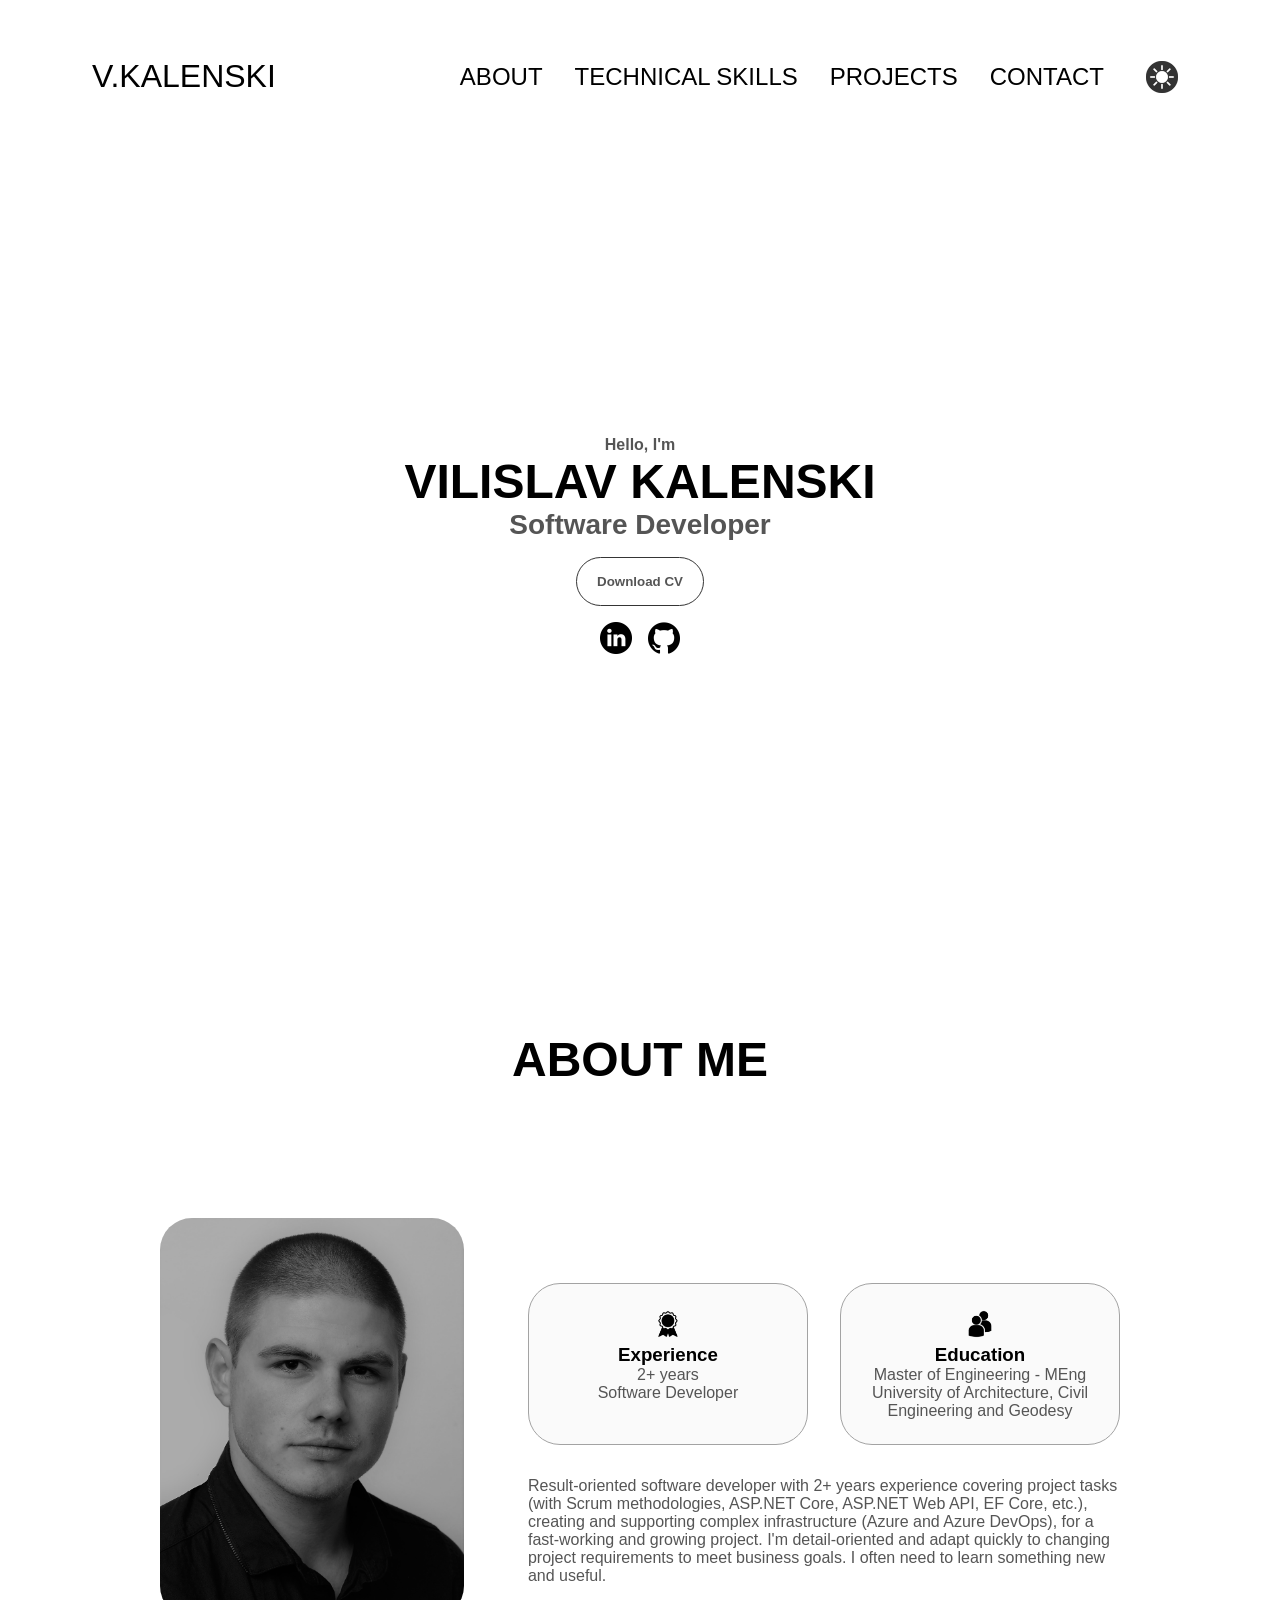
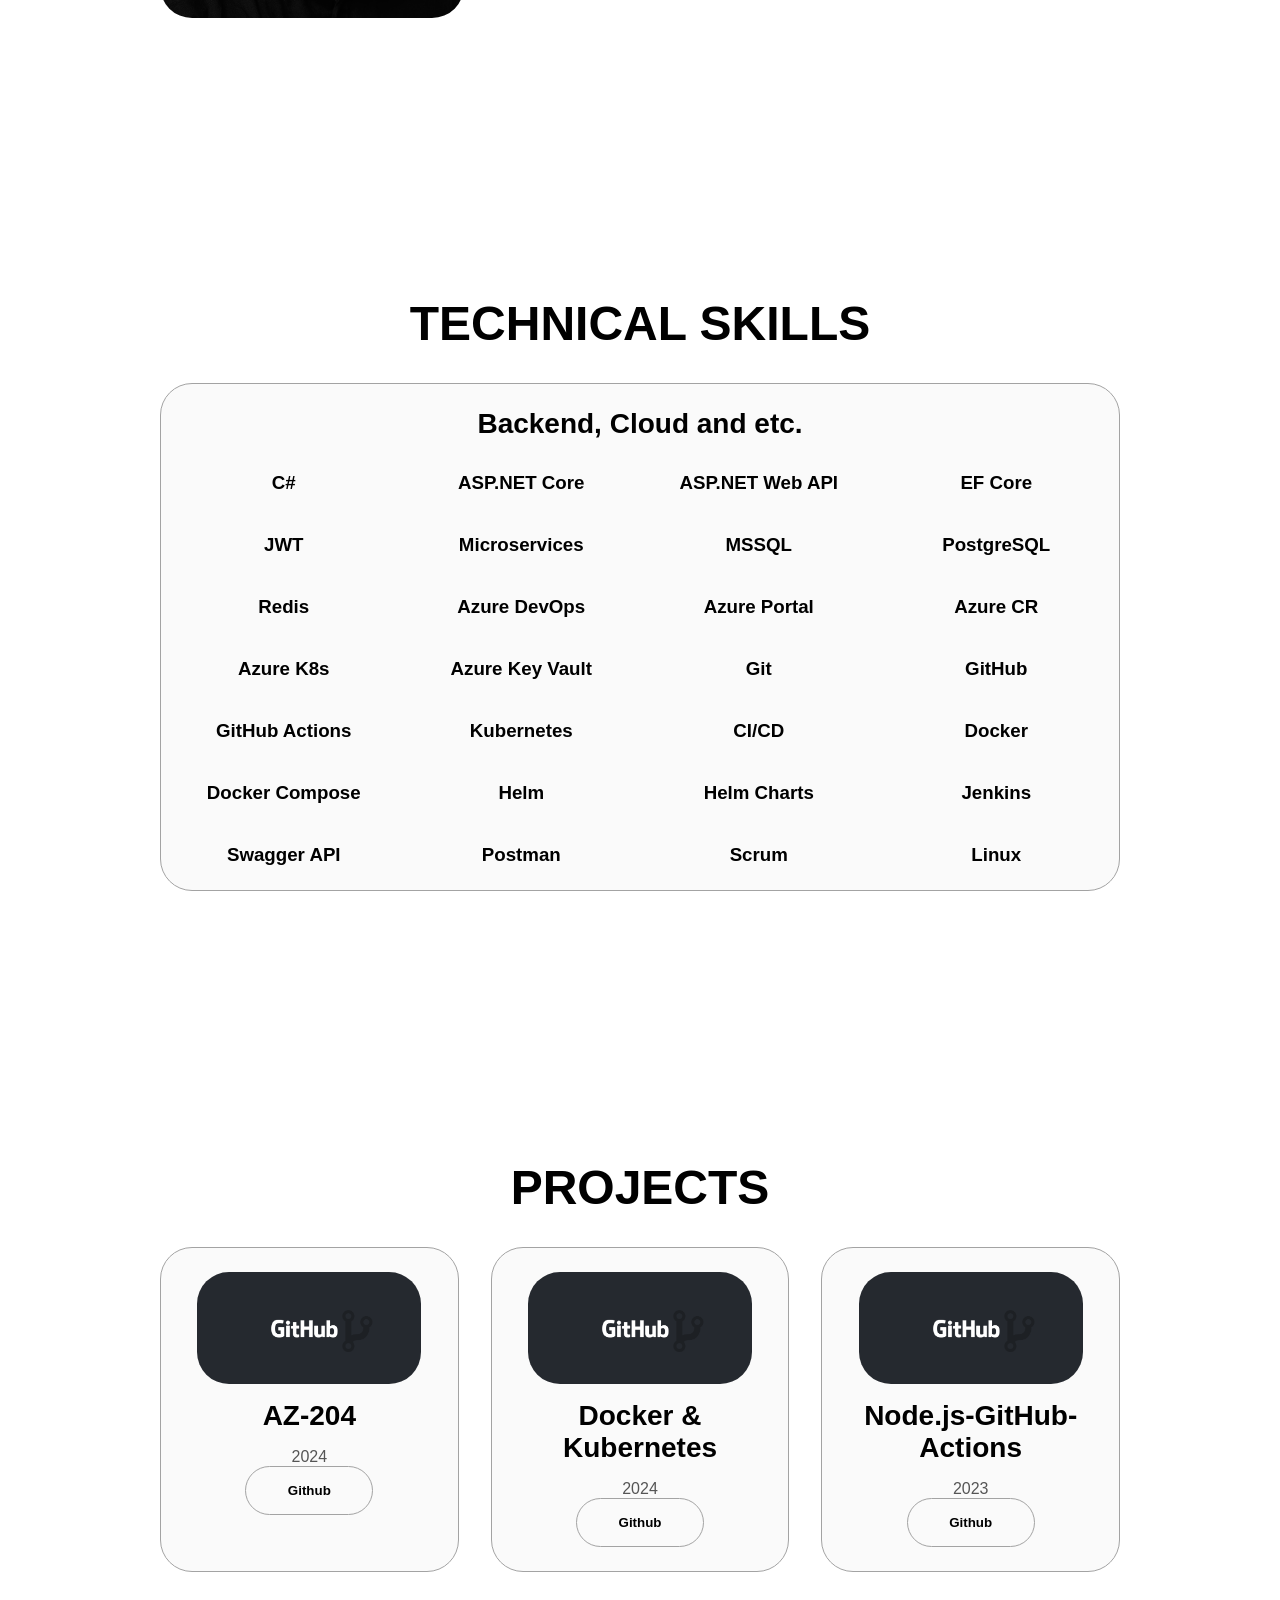
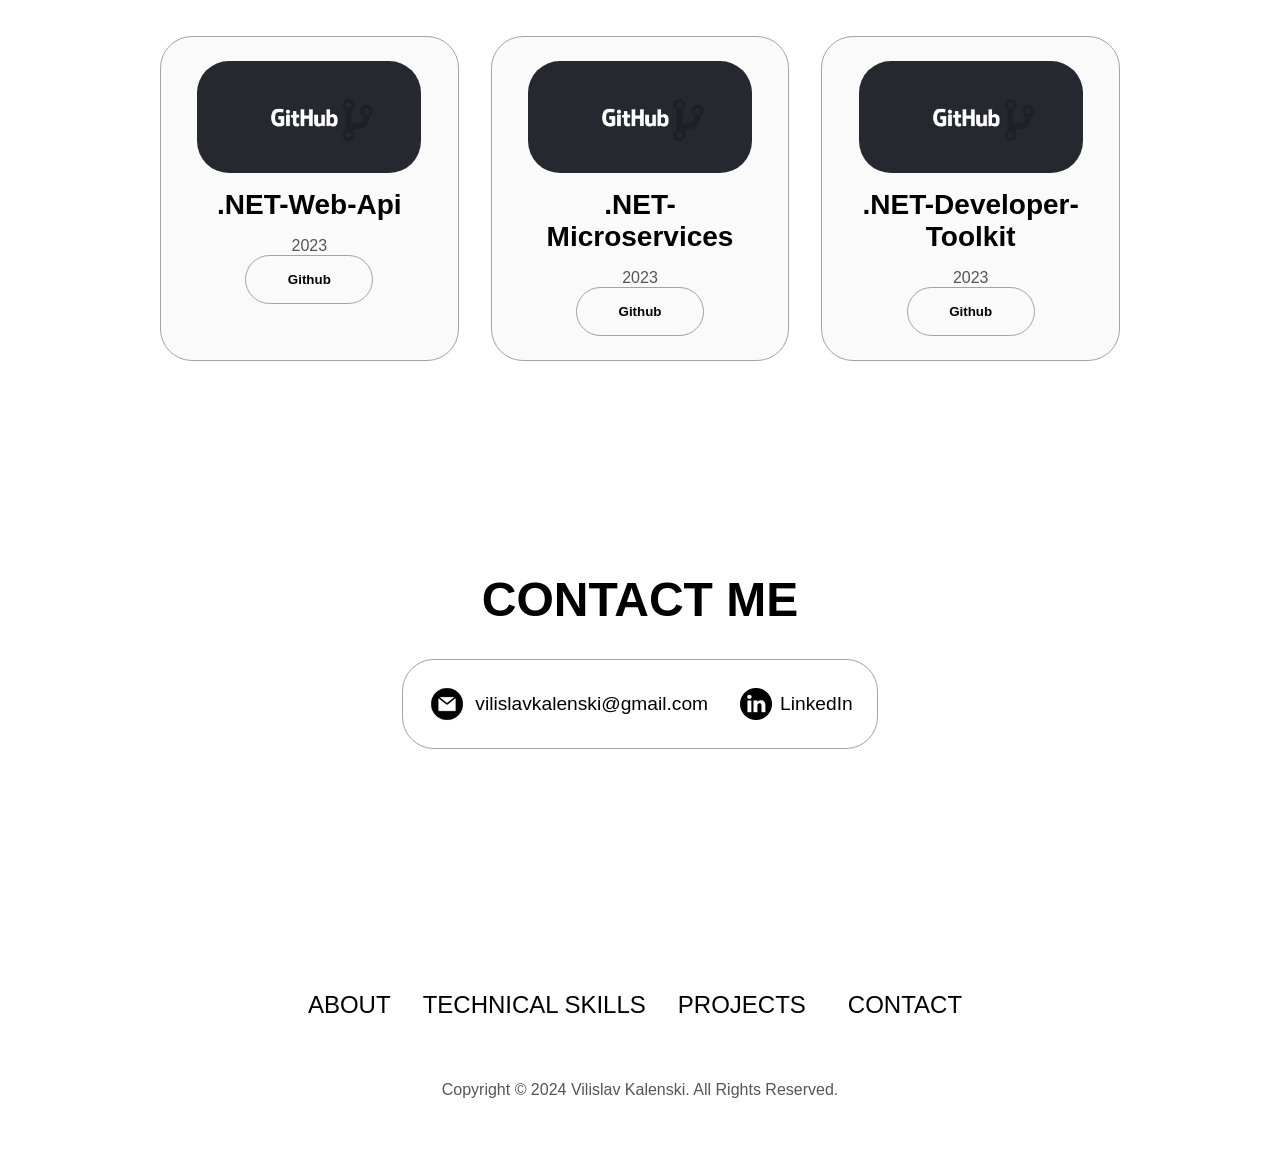
==== index.html @ 35d101cd "Add csp" ====
<!DOCTYPE html>
<html lang="en">
  <head>
    <meta charset="UTF-8" />
    <meta http-equiv="X-UA-Compatible" content="IE=edge" />
    <meta name="viewport" content="width=device-width, initial-scale=1.0" />
    <title>My Portfolio</title>
    <link rel="stylesheet" href="style.css" />
    <link rel="stylesheet" href="mediaqueries.css" />
    <meta http-equiv="Content-Security-Policy" content="default-src 'self' https://github.io">
  </head>
  <body>
    <nav id="desktop-nav">
      <div class="logo">V.KALENSKI</div>
      <div>
        <ul class="nav-links">
          <li><a href="#about">ABOUT</a></li>
          <li><a href="#experience">TECHNICAL SKILLS</a></li>
          <li><a href="#projects">PROJECTS</a></li>
          <li><a href="#contact">CONTACT</a></li>
          <li>
            <img
              id="modeToggle"
              class="icon color-icon"
              src="./assets/theme_light.png"
              src-light="./assets/theme_light.png"
              src-dark="./assets/theme_dark.png"
              alt="Color them icon"
            />
          </li>
        </ul>
      </div>
    </nav>
    <nav id="hamburger-nav">
      <div class="logo">V.KALENSKI</div>
      <div class="hamburger-menu">
        <div class="hamburger-icon" onclick="toggleMenu()">
          <span></span>
          <span></span>
          <span></span>
        </div>
        <div class="menu-links">
          <li><a href="#about" onclick="toggleMenu()">ABOUT</a></li>
          <li><a href="#experience" onclick="toggleMenu()">TECHNICAL SKILLS</a></li>
          <li><a href="#projects" onclick="toggleMenu()">PROJECTS</a></li>
          <li><a href="#contact" onclick="toggleMenu()">CONTACT</a></li>
          <li>
            <img
              id="modeToggle2"
              class="icon color-icon"
              src="./assets/theme_light.png"
              src-light="./assets/theme_light.png"
              src-dark="./assets/theme_dark.png"
              alt="Color them icon"
            />
          </li>
        </div>
      </div>
    </nav>
    <section id="profile">
      <div class="section__text">
        <p class="section__text__p1">Hello, I'm</p>
        <h1 class="title">VILISLAV KALENSKI</h1>
        <p class="section__text__p2">Software Developer</p>
        <div class="btn-container">
          <button
            class="btn btn-color-2"
            onclick="window.open('./assets/resume-example.pdf')"
          >
            Download CV
          </button>
        </div>
        <div id="socials-container">
          <img
            src="./assets/linkedin_light.png"
            src-light="./assets/linkedin_light.png"
            src-dark="./assets/linkedin_dark.png"
            alt="My LinkedIn profile"
            class="icon linkedin-icon"
            onclick="location.href='https://www.linkedin.com/in/vilislav-kalenski/'"
          />
          <img
            src="./assets/github_light.png"
            src-light="./assets/github_light.png"
            src-dark="./assets/github_dark.png"
            alt="My github profile"
            class="icon github-icon"
            onclick="location.href='https://github.com/VKalenski'"
          />
        </div>
      </div>
    </section>
    <section id="about">
      <h1 class="title">ABOUT ME</h1>
      <div class="section-container">
        <div class="section__pic-container">
          <img
            src="./assets/about-pic.png"
            alt="Profile picture"
            class="about-pic"
          />
        </div>
        <div class="about-details-container">
          <div class="about-containers">
            <div class="details-container">
              <img
                src="./assets/experience_light.png"
                src-light="./assets/experience_light.png"
                src-dark="./assets/experience_dark.png"
                alt="Experience icon"
                class="icon"
              />
              <h3>Experience</h3>
              <p>2+ years <br />Software Developer</p>
            </div>
            <div class="details-container">
              <img
                src="./assets/education_light.png"
                src-light="./assets/education_light.png"
                src-dark="./assets/education_dark.png"
                alt="Education icon"
                class="icon"
              />
              <h3>Education</h3>
              <p>Master of Engineering - MEng<br />University of Architecture, Civil Engineering and Geodesy</p>
            </div>
          </div>
          <div class="text-container">
            <p>
              Result-oriented software developer with 2+ years experience covering project tasks (with Scrum methodologies, ASP.NET Core, ASP.NET Web API, EF Core, etc.), creating and supporting complex infrastructure (Azure and Azure DevOps), for a fast-working and growing project. I'm detail-oriented and adapt quickly to changing project requirements to meet business goals. I often need to learn something new and useful.
            </p>
          </div>
        </div>
      </div>
    </section>
    <section id="experience">
      <h1 class="title">TECHNICAL SKILLS</h1>
      <div class="experience-details-container">
        <div class="about-containers">
          <div class="details-container">
            <h2 class="experience-sub-title">Backend, Cloud and etc.</h2>
            <div class="article-container">
              <article>
                <div>
                  <h3>C#</h3>
                </div>
              </article>
              <article>
                <div>
                  <h3>ASP.NET Core</h3>
                </div>
              </article>
              <article>
                <div>
                  <h3>ASP.NET Web API</h3>
                </div>
              </article>
              <article>
                <div>
                  <h3>EF Core</h3>
                </div>
              </article>
              <article>
                <div>
                  <h3>JWT</h3>
                </div>
              </article>
              <article>
                <div>
                  <h3>Microservices</h3>
                </div>
              </article>
              <article>
                <div>
                  <h3>MSSQL</h3>
                </div>
              </article>
              <article>
                <div>
                  <h3>PostgreSQL</h3>
                </div>
              </article>
              <article>
                <div>
                  <h3>Redis</h3>
                </div>
              </article>
              <article>
                <div>
                  <h3>Azure DevOps</h3>
                </div>
              </article>
              <article>
                <div>
                  <h3>Azure Portal</h3>
                </div>
              </article>
              <article>
                <div>
                  <h3>Azure CR</h3>
                </div>
              </article>
              <article>
                <div>
                  <h3>Azure K8s</h3>
                </div>
              </article>
              <article>
                <div>
                  <h3>Azure Key Vault</h3>
                </div>
              </article>
              <article>
                <div>
                  <h3>Git</h3>
                </div>
              </article>
              <article>
                <div>
                  <h3>GitHub</h3>
                </div>
              </article>
              <article>
                <div>
                  <h3>GitHub Actions</h3>
                </div>
              </article>
              <article>
                <div>
                  <h3>Kubernetes</h3>
                </div>
              </article>
              <article>
                <div>
                  <h3>CI/CD</h3>
                </div>
              </article>
              <article>
                <div>
                  <h3>Docker</h3>
                </div>
              </article>
              <article>
                <div>
                  <h3>Docker Compose</h3>
                </div>
              </article>
              <article>
                <div>
                  <h3>Helm</h3>
                </div>
              </article>
              <article>
                <div>
                  <h3>Helm Charts</h3>
                </div>
              </article>
              <article>
                <div>
                  <h3>Jenkins</h3>
                </div>
              </article>
              <article>
                <div>
                  <h3>Swagger API</h3>
                </div>
              </article>
              <article>
                <div>
                  <h3>Postman</h3>
                </div>
              </article>
              <article>
                <div>
                  <h3>Scrum</h3>
                </div>
              </article>
              <article>
                <div>
                  <h3>Linux</h3>
                </div>
              </article>
            </div>
          </div>
        </div>
      </div>
    </section>
    <section id="projects">
      <h1 class="title">PROJECTS</h1>
      <div class="experience-details-container">
        <div class="about-containers">
          <div class="details-container color-container">
            <div class="article-container">
              <img
                src="./assets/project-1.png"
                alt="Project 1"
                class="project-img"
              />
            </div>
            <h2 class="experience-sub-title project-title">AZ-204</h2>
            <p>2024</p>
            <div class="btn-container">
              <button
                class="btn btn-color-2 project-btn"
                onclick="location.href='https://github.com/VKalenski/AZ-204'"
              >
                Github
              </button>
            </div>
          </div>
          <div class="details-container color-container">
            <div class="article-container">
              <img
                src="./assets/project-2.png"
                alt="Project 2"
                class="project-img"
              />
            </div>
            <h2 class="experience-sub-title project-title">Docker & Kubernetes</h2>
            <p>2024</p>
            <div class="btn-container">
              <button
                class="btn btn-color-2 project-btn"
                onclick="location.href='https://github.com/VKalenski/Docker-Kubernetes-The-Practical-Guide'"
              >
                Github
              </button>
            </div>
          </div>
          <div class="details-container color-container">
            <div class="article-container">
              <img
                src="./assets/project-3.png"
                alt="Project 3"
                class="project-img"
              />
            </div>
            <h2 class="experience-sub-title project-title">Node.js-GitHub-Actions</h2>
            <p>2023</p>
            <div class="btn-container">
              <button
                class="btn btn-color-2 project-btn"
                onclick="location.href='https://github.com/VKalenski/Node.js-GitHub-Actions'"
              >
                Github
              </button>
            </div>
          </div>
        </div>
        <div class="experience-details-container">
          <div class="about-containers">
            <div class="details-container color-container">
              <div class="article-container">
                <img
                  src="./assets/project-1.png"
                  alt="Project 1"
                  class="project-img"
                />
              </div>
              <h2 class="experience-sub-title project-title">.NET-Web-Api</h2>
              <p>2023</p>
              <div class="btn-container">
                <button
                  class="btn btn-color-2 project-btn"
                  onclick="location.href='https://github.com/VKalenski/.NET-Web-Api'"
                >
                  Github
                </button>
              </div>
            </div>
            <div class="details-container color-container">
              <div class="article-container">
                <img
                  src="./assets/project-2.png"
                  alt="Project 2"
                  class="project-img"
                />
              </div>
              <h2 class="experience-sub-title project-title">.NET-Microservices</h2>
              <p>2023</p>
              <div class="btn-container">
                <button
                  class="btn btn-color-2 project-btn"
                  onclick="location.href='https://github.com/VKalenski/.NET-Microservices'"
                >
                  Github
                </button>
              </div>
            </div>
            <div class="details-container color-container">
              <div class="article-container">
                <img
                  src="./assets/project-3.png"
                  alt="Project 3"
                  class="project-img"
                />
              </div>
              <h2 class="experience-sub-title project-title">.NET-Developer-Toolkit</h2>
              <p>2023</p>
              <div class="btn-container">
                <button
                  class="btn btn-color-2 project-btn"
                  onclick="location.href='https://github.com/VKalenski/.NET-Developer-Toolkit'"
                >
                  Github
                </button>
              </div>
            </div>
          </div>
      </div>
    </section>
    <section id="contact">
      <h1 class="title">CONTACT ME</h1>
      <div class="contact-info-upper-container">
        <div class="contact-info-container">
          <img
            src="./assets/email_light.png"
            src-light="./assets/email_light.png"
            src-dark="./assets/email_dark.png"
            alt="Email icon"
            class="icon contact-icon email-icon"
          />
          <p><a href="mailto:examplemail@gmail.com">vilislavkalenski@gmail.com</a></p>
        </div>
        <div class="contact-info-container">
          <img
            src="./assets/linkedin_light.png"
            src-light="./assets/linkedin_light.png"
            src-dark="./assets/linkedin_dark.png"
            alt="My LinkedIn profile"
            class="icon linkedin-icon"
            onclick="location.href='https://www.linkedin.com/in/vilislav-kalenski/'"
          />
          <p><a href="https://www.linkedin.com">LinkedIn</a></p>
        </div>
      </div>
    </section>
    <footer>
      <nav>
        <div class="nav-links-container">
          <ul class="nav-links">
            <li><a href="#about">ABOUT</a></li>
            <li><a href="#experience">TECHNICAL SKILLS</a></li>
            <li><a href="#projects">PROJECTS</a></li>
            <li><a href="#contact">CONTACT</a></li>
          </ul>
        </div>
      </nav>
      <p>Copyright &#169; 2024 Vilislav Kalenski. All Rights Reserved.</p>
    </footer>
    <script src="script.js"></script>
  </body>
</html>
---- style.css ----
/* GENERAL */

@import url("https://fonts.googleapis.com/css2?family=Poppins:wght@300;400;500;600&display=swap");

/* Default Light Mode */
:root {
  --primary-color: white;
  --primary-color-2: rgb(250, 250, 250);
  --primary-color-3: rgb(181, 181, 181);
  --background-color: rgb(255, 255, 255);
  --secondary-color: black;
  --secondary-color-2: rgb(85, 85, 85);
  --button-background: rgb(53, 53, 53);
  --button-text-hover: grey;
  --button-border: rgb(53, 53, 53) 0.1rem solid;
  --button-border-2: rgb(255, 255, 255) 0.1rem solid;
  --container-border: rgb(163, 163, 163);
}

/* Dark Mode */
[theme="dark"] {
  --primary-color: black;
  --primary-color-2: rgb(39, 39, 39);
  --primary-color-3: rgb(74, 74, 74);
  --background-color: rgb(33, 33, 33);
  --secondary-color: white;
  --secondary-color-2: rgb(170, 170, 170);
  --button-background: rgb(202, 202, 202);
  --button-text-hover: lightgrey;
  --button-border: rgb(202, 202, 202) 0.1rem solid;
  --button-border-2: rgb(0, 0, 0) 0.1rem solid;
  --container-border: rgb(92, 92, 92);
}

* {
  margin: 0;
  padding: 0;
}

h3 {
  color: var(--secondary-color);
}

body {
  font-family: "Poppins", sans-serif;
  background-color: var(--background-color);
}

html {
  scroll-behavior: smooth;
}

p {
  color: var(--secondary-color-2);
}

/* TRANSITION */

a,
.btn {
  transition: all 300ms ease;
}

/* DESKTOP NAV */

nav,
.nav-links {
  display: flex;
  align-items: center;
}

nav {
  justify-content: space-around;
  height: 17vh;
}

.nav-links {
  gap: 2rem;
  list-style: none;
  font-size: 1.5rem;
}

nav li:last-child {
  width: max-content;
  display: flex;
  margin: auto;
  padding: 10px;
}

a {
  color: var(--secondary-color);
  text-decoration: none;
  text-decoration-color: var(--primary-color);
}

a:hover {
  text-decoration: underline;
  text-underline-offset: 1rem;
  text-decoration-color: var(--secondary-color);
}

nav a:hover {
  color: var(--secondary-color);
  text-decoration-color: var(--secondary-color);
}

.logo {
  font-size: 2rem;
  color: var(--secondary-color);
}

.logo:hover {
  cursor: default;
}

/* HAMBURGER MENU */

#hamburger-nav {
  display: none;
}

.hamburger-menu {
  position: relative;
  display: inline-block;
}

.hamburger-icon {
  display: flex;
  flex-direction: column;
  justify-content: space-between;
  height: 24px;
  width: 30px;
  cursor: pointer;
}

.hamburger-icon span {
  width: 100%;
  height: 2px;
  background-color: var(--secondary-color);
  transition: all 0.3 ease-in-out;
}

.menu-links {
  position: absolute;
  top: 100%;
  right: 0;
  background-color: var(--primary-color);
  width: fit-content;
  max-height: 0;
  overflow: hidden;
  transition: all 0.3 ease-in-out;
}

.menu-links a {
  display: block;
  padding: 10px;
  text-align: center;
  font-size: 1.5rem;
  color: var(--secondary-color);
  text-decoration: none;
  transition: all 0.3 ease-in-out;
}

.menu-links li {
  list-style: none;
}

.menu-links.open {
  max-height: 300px;
}

.hamburger-icon.open span:first-child {
  transform: rotate(45deg) translate(10px, 5px);
}

.hamburger-icon.open span:nth-child(2) {
  opacity: 0;
}

.hamburger-icon.open span:last-child {
  transform: rotate(-45deg) translate(10px, -5px);
}

.hamburger-icon span:first-child {
  transform: none;
}

.hamburger-icon span:first-child {
  opacity: 1;
}

.hamburger-icon span:first-child {
  transform: none;
}

/* SECTIONS */

section {
  padding-top: 4vh;
  height: 96vh;
  margin: 0 10rem;
  box-sizing: border-box;
  min-height: fit-content;
}

.section-container {
  display: flex;
}

/* PROFILE SECTION */

#profile {
  display: flex;
  justify-content: center;
  gap: 5rem;
  height: 60vh;
}

.section__pic-container {
  display: flex;
  height: 400px;
  width: 400px;
  margin: auto 0;
}

.section__text {
  align-self: center;
  text-align: center;
}

.section__text p {
  font-weight: 600;
}

.section__text__p1 {
  text-align: center;
}

.section__text__p2 {
  font-size: 1.75rem;
  margin-bottom: 1rem;
}

.title {
  color: var(--secondary-color);
  font-size: 3rem;
  text-align: center;
}

#socials-container {
  display: flex;
  justify-content: center;
  margin-top: 1rem;
  gap: 1rem;
}

/* ICONS */

.icon {
  cursor: pointer;
  height: 2rem;
}

/* BUTTONS */

.btn-container {
  display: flex;
  justify-content: center;
  gap: 1rem;
}

.btn {
  font-weight: 600;
  transition: all 300ms ease;
  padding: 1rem;
  width: 8rem;
  border-radius: 2rem;
}

.btn-color-1,
.btn-color-2 {
  border: var(--button-border);
  color: var(--secondary-color-2);
}

.btn-color-1:hover,
.btn-color-2:hover {
  cursor: pointer;
}

.btn-color-1,
.btn-color-2:hover {
  background: var(--button-background);
  color: var(--primary-color);
}

.btn-color-1:hover {
  background: var(--secondary-color);
}

.btn-color-2 {
  background: none;
}

.btn-color-2:hover {
  border: var(--button-border);
  background: var(--secondary-color);
}

.btn-container {
  gap: 1rem;
}

/* ABOUT SECTION */

#about {
  position: relative;
}

.about-containers {
  gap: 2rem;
  margin-bottom: 2rem;
  margin-top: 2rem;
}

.about-details-container {
  justify-content: center;
  flex-direction: column;
}

.about-containers,
.about-details-container {
  display: flex;
}

.about-pic {
  border-radius: 2rem;
}

/* .arrow {
  position: absolute;
  right: -5rem;
  bottom: 2.5rem;
} */

.details-container {
  padding: 1.5rem;
  flex: 1;
  background: var(--primary-color-2);
  border-radius: 2rem;
  border: var(--button-border);
  border-color: var(--container-border);
  text-align: center;
}

.section-container {
  gap: 4rem;
  height: 80%;
}

.section__pic-container {
  height: 400px;
  width: 400px;
  margin: auto 0;
}

/* EXPERIENCE SECTION */

#experience {
  position: relative;
}

.experience-sub-title {
  color: var(--secondary-color);
  font-weight: 600;
  font-size: 1.75rem;
  margin-bottom: 2rem;
}

.experience-details-container {
  display: flex;
  justify-content: center;
  flex-direction: column;
}

.article-container {
  display: flex;
  text-align: initial;
  flex-wrap: wrap;
  flex-direction: row;
  gap: 2.5rem;
  justify-content: space-around;
}

article {
  display: flex;
  width: 11rem;
  justify-content: space-around;
  gap: 0.5rem;
}

article .icon {
  cursor: default;
}

/* PROJECTS SECTION */

#projects {
  position: relative;
}

.color-container {
  border-color: var(--container-border);
  background: var(--primary-color-2);
}

.project-img {
  border-radius: 2rem;
  width: 90%;
  height: 90%;
}

.project-title {
  margin: 1rem;
  color: var(--secondary-color);
}

.project-btn {
  color: var(--secondary-color);
  border-color: var(--container-border);
}

/* CONTACT */

#contact {
  display: flex;
  justify-content: center;
  flex-direction: column;
  height: 60vh;
}

.contact-info-upper-container {
  display: flex;
  justify-content: center;
  border-radius: 2rem;
  border: var(--button-border);
  border-color: var(--container-border);
  background: var(--background-color);
  margin: 2rem auto;
  padding: 0.5rem;
}

.contact-info-container {
  display: flex;
  align-items: center;
  justify-content: center;
  gap: 0.5rem;
  margin: 1rem;
}

.contact-info-container p {
  font-size: larger;
}

.contact-icon {
  cursor: default;
}

.email-icon {
  height: 2.5rem;
}

/* FOOTER SECTION */

footer {
  height: 26vh;
  margin: 0 1rem;
}

footer p {
  text-align: center;
}
---- mediaqueries.css ----
@media screen and (max-width: 1400px) {
    #profile {
      height: 83vh;
      margin-bottom: 6rem;
    }
    .about-containers {
      flex-wrap: wrap;
    }
  }

  @media screen and (max-width: 1200px) {
    #desktop-nav {
      display: none;
    }
    #hamburger-nav {
      display: flex;
    }
    #experience,
    .experience-details-container {
      margin-top: 2rem;
    }
    #profile,
    .section-container {
      display: block;
    }
    .arrow {
      display: none;
    }
    section,
    .section-container {
      height: fit-content;
    }
    section {
      margin: 0 5%;
    }
    .section__pic-container {
      width: 275px;
      height: 275px;
      margin: 0 auto 2rem;
    }
    .about-containers {
      margin-top: 0;
    }
  }

  @media screen and (max-width: 600px) {
    #contact,
    footer {
      height: 40vh;
    }
    #profile {
      height: 83vh;
      margin-bottom: 0;
    }
    article {
      font-size: 1rem;
    }
    footer nav {
      height: fit-content;
      margin-bottom: 2rem;
    }
    .about-containers,
    .contact-info-upper-container,
    .btn-container {
      flex-wrap: wrap;
    }
    .contact-info-container {
      margin: 0;
    }
    .contact-info-container p,
    .nav-links li a {
      font-size: 1rem;
    }
    .experience-sub-title {
      font-size: 1.25rem;
    }
    .logo {
      font-size: 1.5rem;
    }
    .nav-links {
      flex-direction: column;
      gap: 0.5rem;
      text-align: center;
    }
    .section__pic-container {
      width: auto;
      height: 46vw;
      justify-content: center;
    }
    .section__text__p2 {
      font-size: 1.25rem;
    }
    .title {
      font-size: 2rem;
    }
    .text-container {
      text-align: justify;
    }
  }
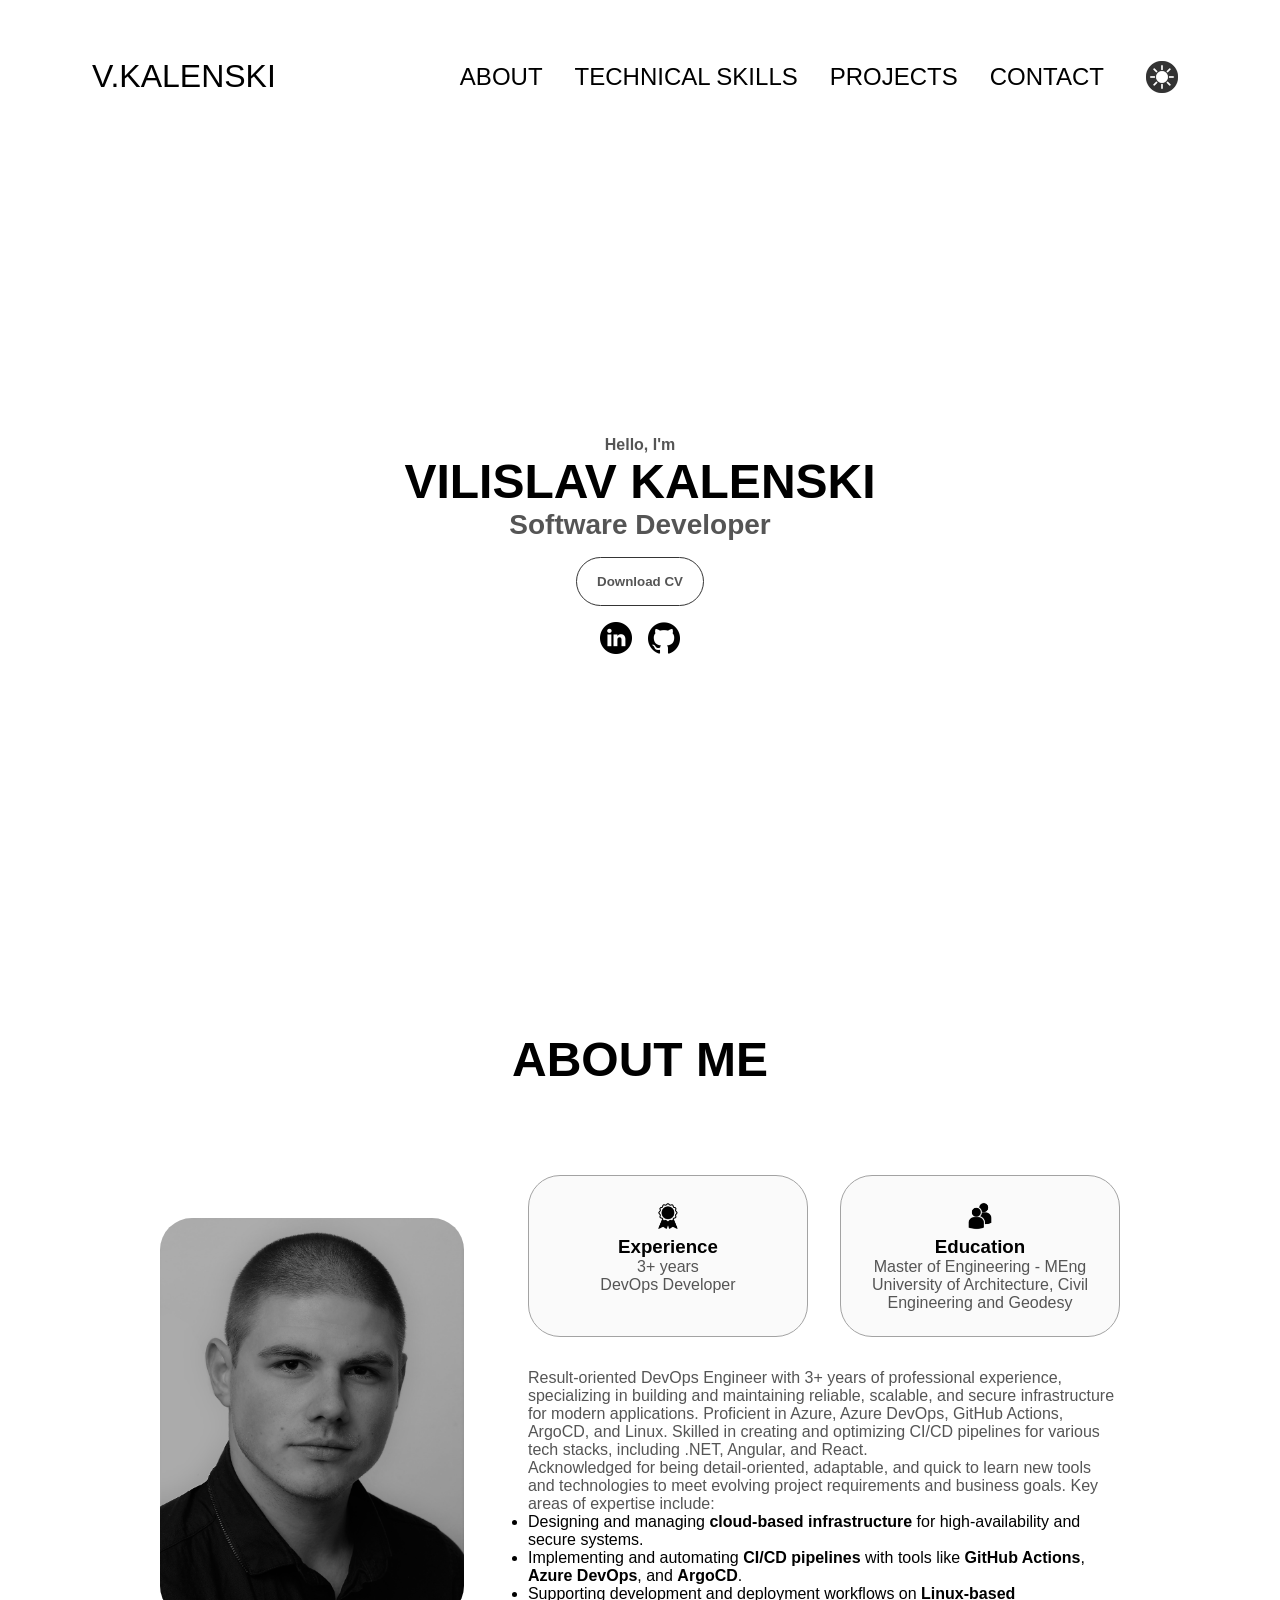
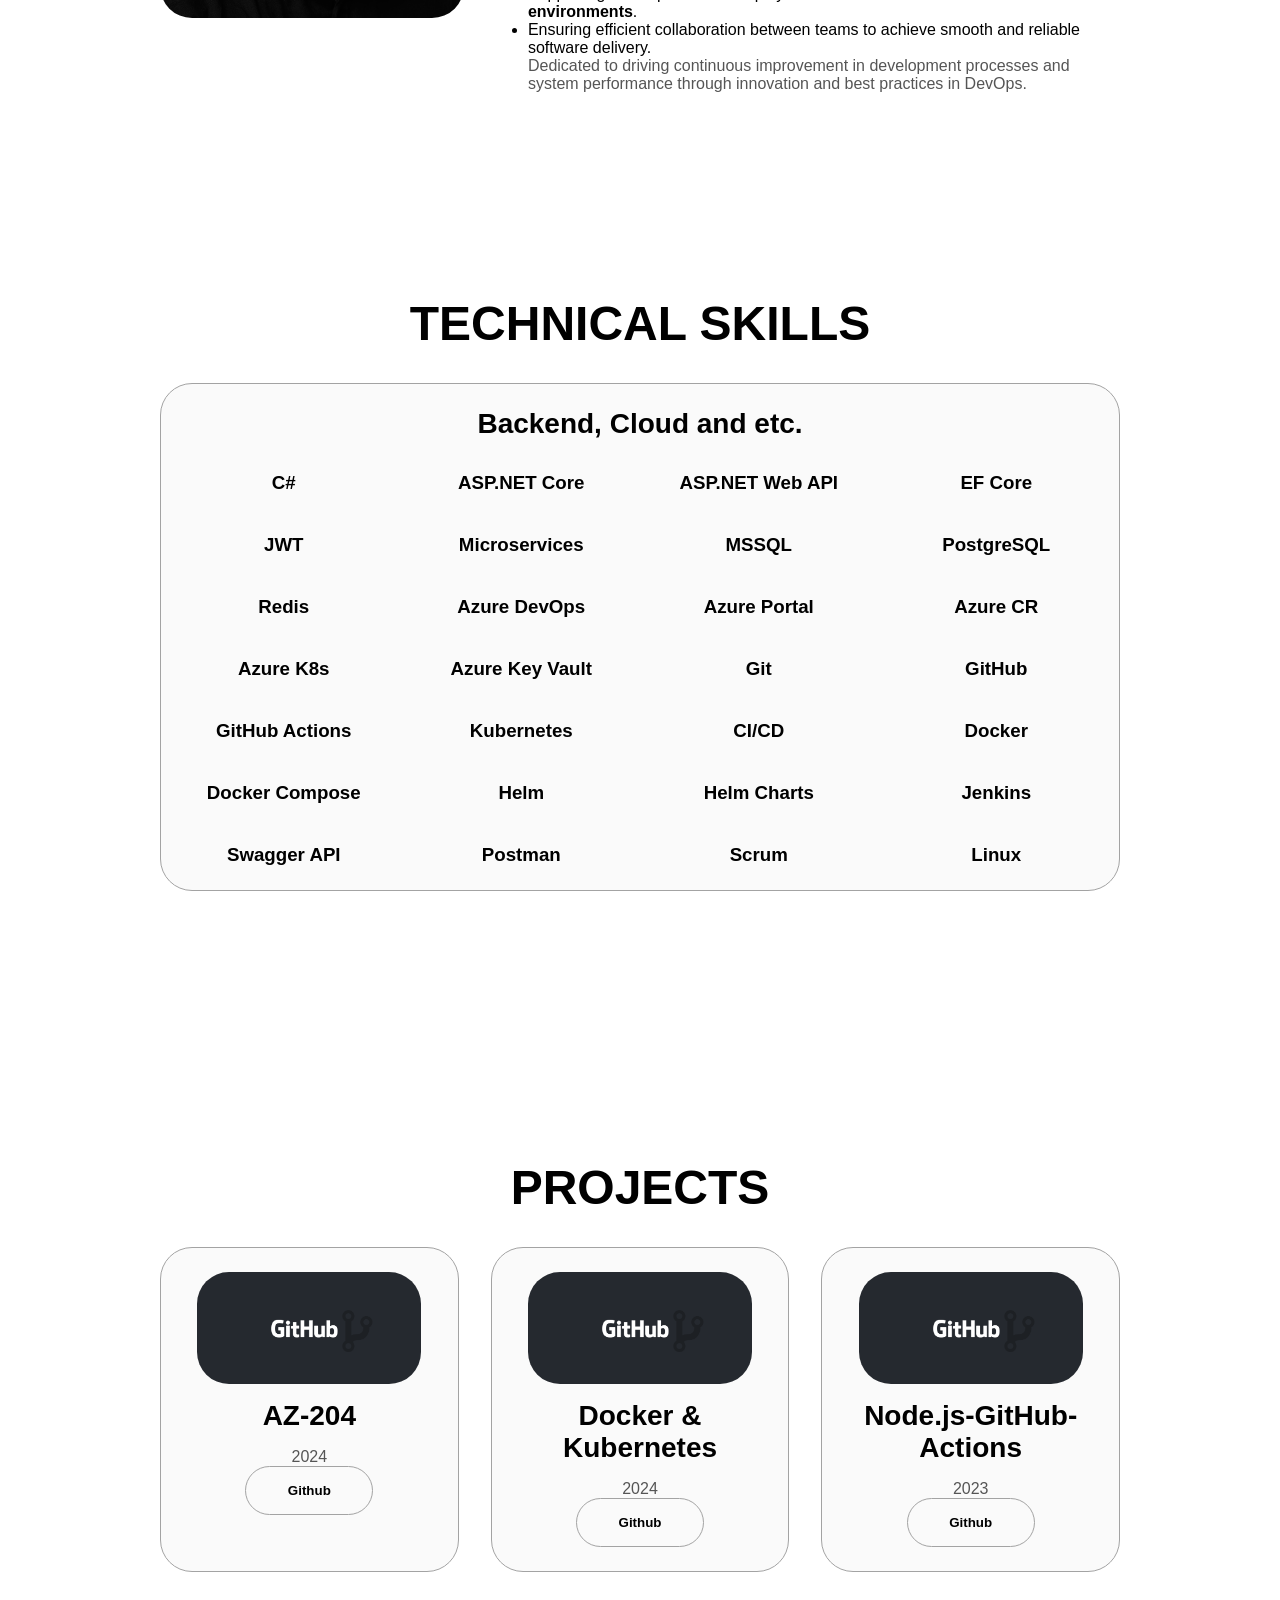
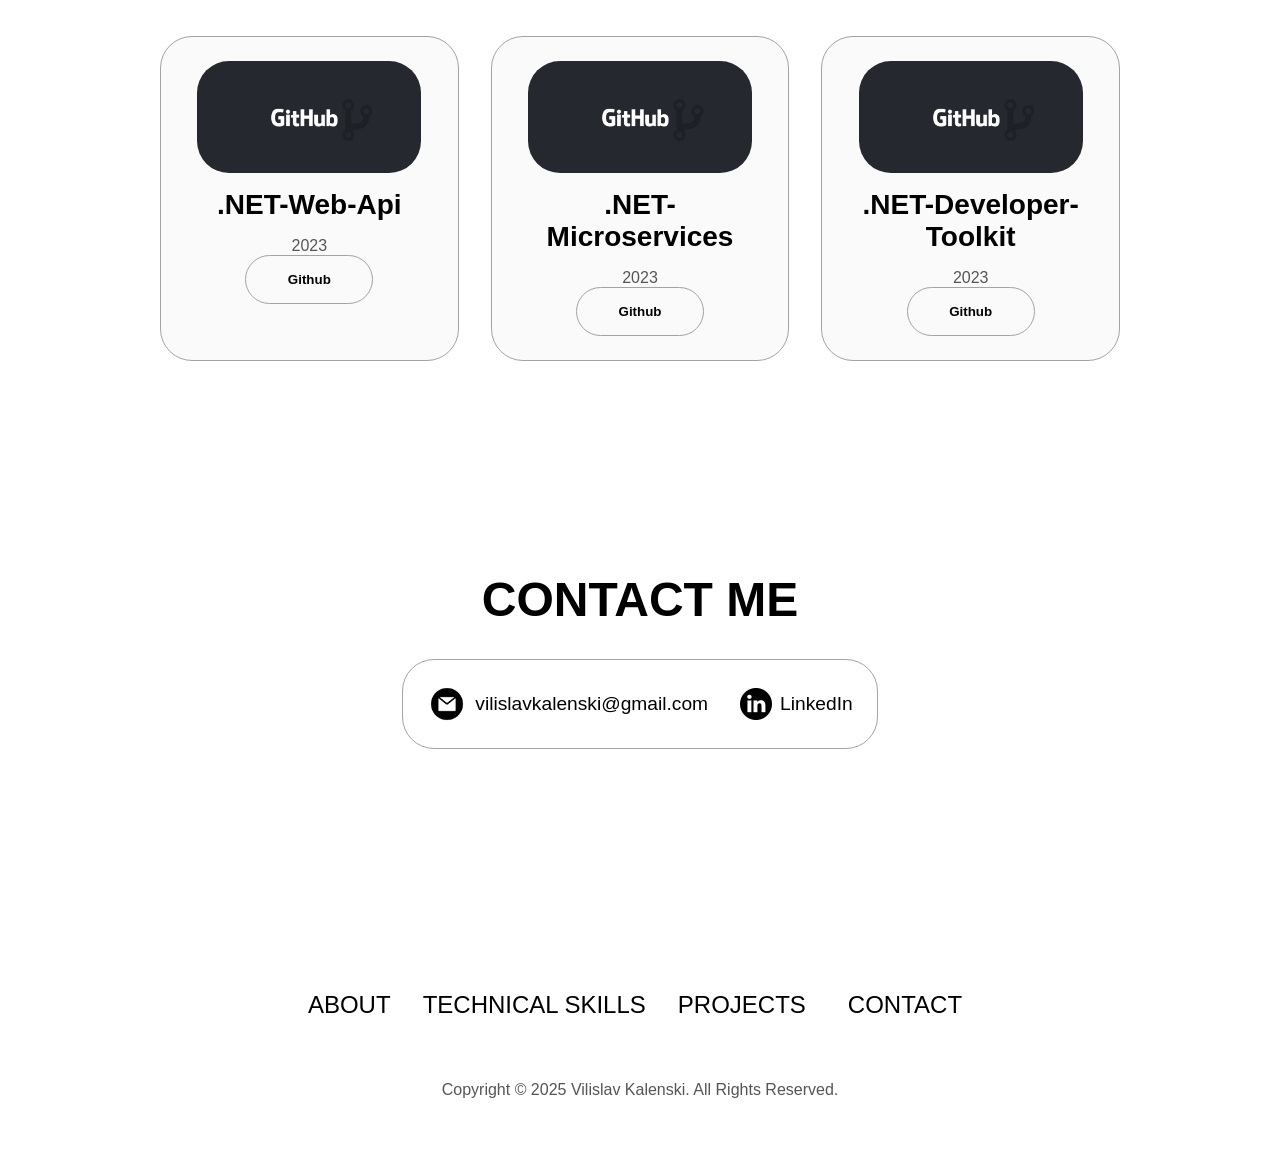
==== commit 65c6d6cb: "Update the infortmation" ====
--- a/index.html
+++ b/index.html
@@ -3,11 +3,11 @@
   <head>
     <meta charset="UTF-8" />
     <meta http-equiv="X-UA-Compatible" content="IE=edge" />
+    <meta http-equiv="Content-Security-Policy" content="default-src 'self' https://github.io">
     <meta name="viewport" content="width=device-width, initial-scale=1.0" />
     <title>My Portfolio</title>
     <link rel="stylesheet" href="style.css" />
     <link rel="stylesheet" href="mediaqueries.css" />
-    <meta http-equiv="Content-Security-Policy" content="default-src 'self' https://github.io">
   </head>
   <body>
     <nav id="desktop-nav">
@@ -111,7 +111,7 @@
                 class="icon"
               />
               <h3>Experience</h3>
-              <p>2+ years <br />Software Developer</p>
+              <p>3+ years <br />DevOps Developer</p>
             </div>
             <div class="details-container">
               <img
@@ -126,9 +126,15 @@
             </div>
           </div>
           <div class="text-container">
-            <p>
-              Result-oriented software developer with 2+ years experience covering project tasks (with Scrum methodologies, ASP.NET Core, ASP.NET Web API, EF Core, etc.), creating and supporting complex infrastructure (Azure and Azure DevOps), for a fast-working and growing project. I'm detail-oriented and adapt quickly to changing project requirements to meet business goals. I often need to learn something new and useful.
-            </p>
+            <p>Result-oriented DevOps Engineer with 3+ years of professional experience, specializing in building and maintaining reliable, scalable, and secure infrastructure for modern applications. Proficient in Azure, Azure DevOps, GitHub Actions, ArgoCD, and Linux. Skilled in creating and optimizing CI/CD pipelines for various tech stacks, including .NET, Angular, and React.</p>
+            <p>Acknowledged for being detail-oriented, adaptable, and quick to learn new tools and technologies to meet evolving project requirements and business goals. Key areas of expertise include:</p>
+            <ul>
+              <li>Designing and managing <strong>cloud-based infrastructure</strong> for high-availability and secure systems.</li>
+              <li>Implementing and automating <strong>CI/CD pipelines</strong> with tools like <strong>GitHub Actions</strong>, <strong>Azure DevOps</strong>, and <strong>ArgoCD</strong>.</li>
+              <li>Supporting development and deployment workflows on <strong>Linux-based environments</strong>.</li>
+              <li>Ensuring efficient collaboration between teams to achieve smooth and reliable software delivery.</li>
+            </ul>
+            <p>Dedicated to driving continuous improvement in development processes and system performance through innovation and best practices in DevOps.</p>
           </div>
         </div>
       </div>
@@ -446,7 +452,7 @@
           </ul>
         </div>
       </nav>
-      <p>Copyright &#169; 2024 Vilislav Kalenski. All Rights Reserved.</p>
+      <p>Copyright &#169; 2025 Vilislav Kalenski. All Rights Reserved.</p>
     </footer>
     <script src="script.js"></script>
   </body>
--- a/mediaqueries.css
+++ b/mediaqueries.css
@@ -95,5 +95,15 @@
     }
     .text-container {
       text-align: justify;
+      max-width: 800px;
+      margin: 20px auto;
+      background: #fff;
+      padding: 20px;
+      box-shadow: 0 4px 6px rgba(0, 0, 0, 0.1);
+      border-radius: 8px;
+    }
+    ul li {
+      margin-bottom: 8px;
+      background: #fff;
     }
   }
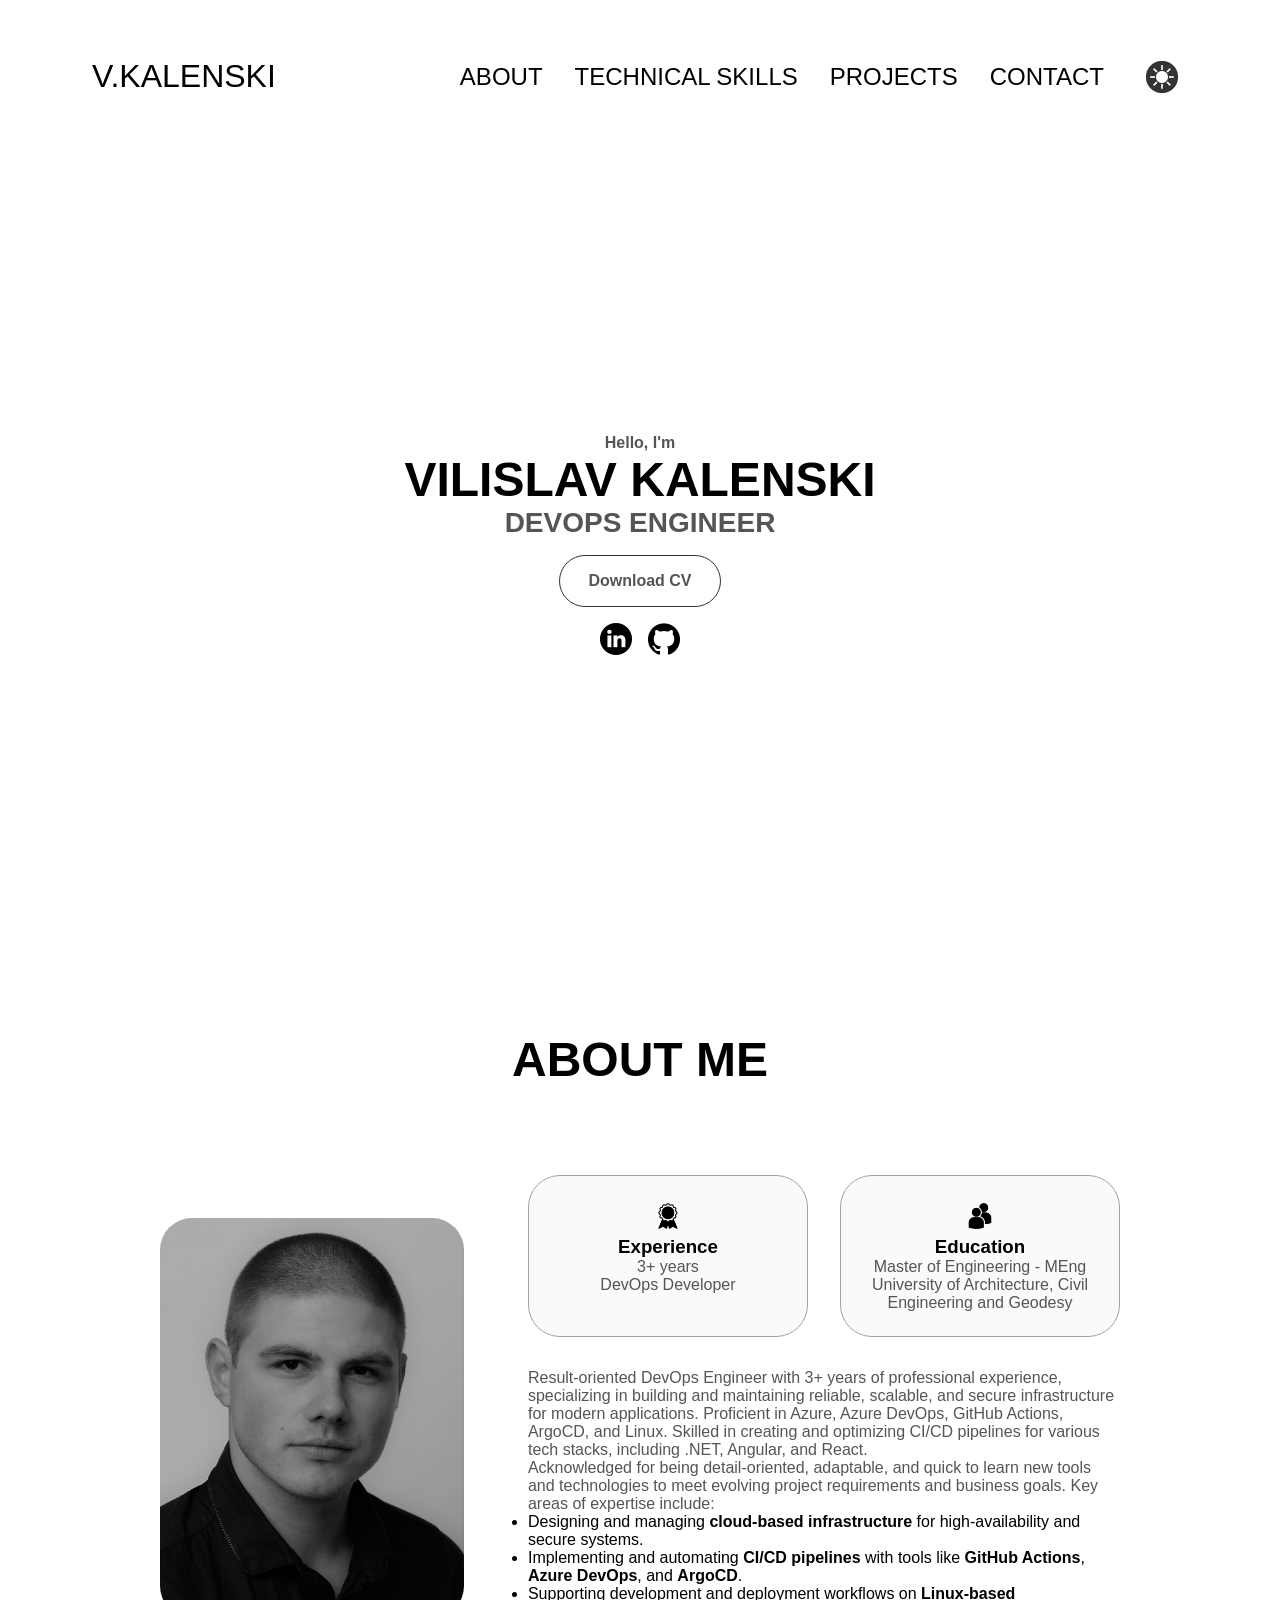
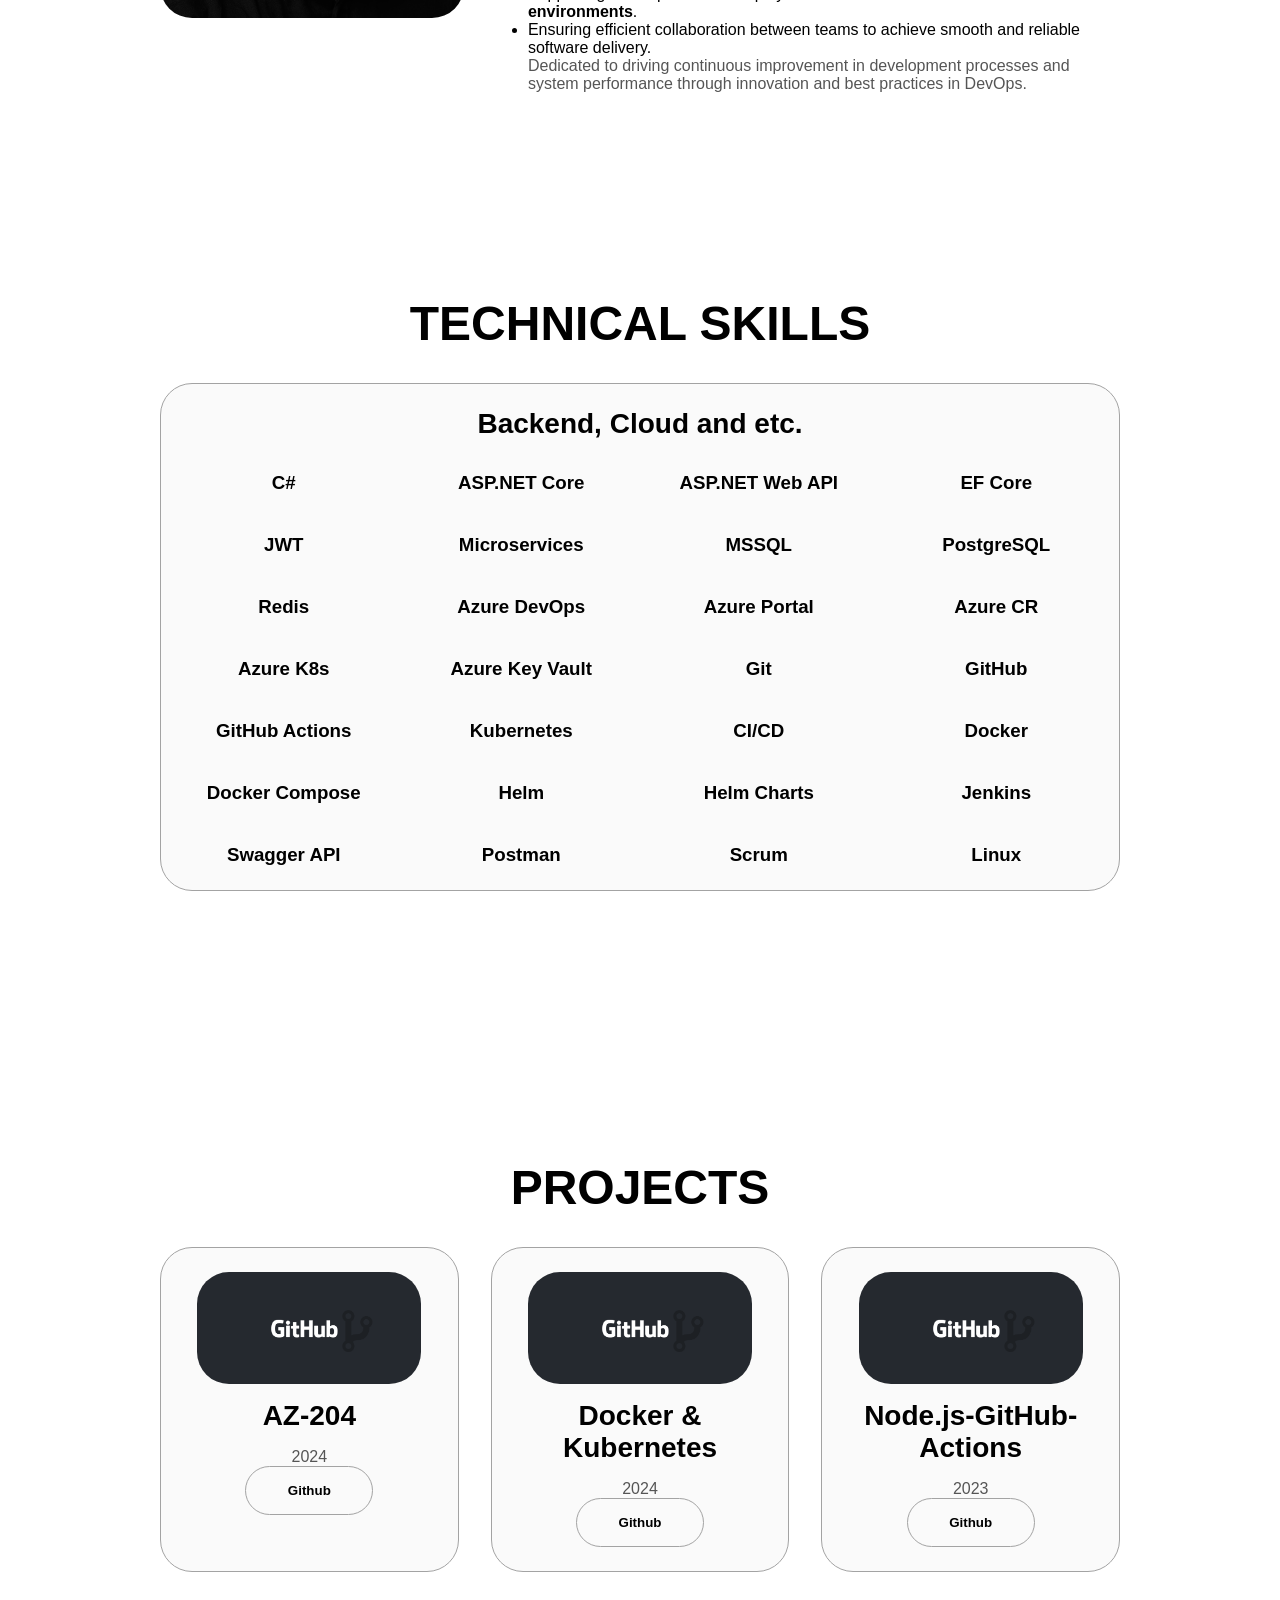
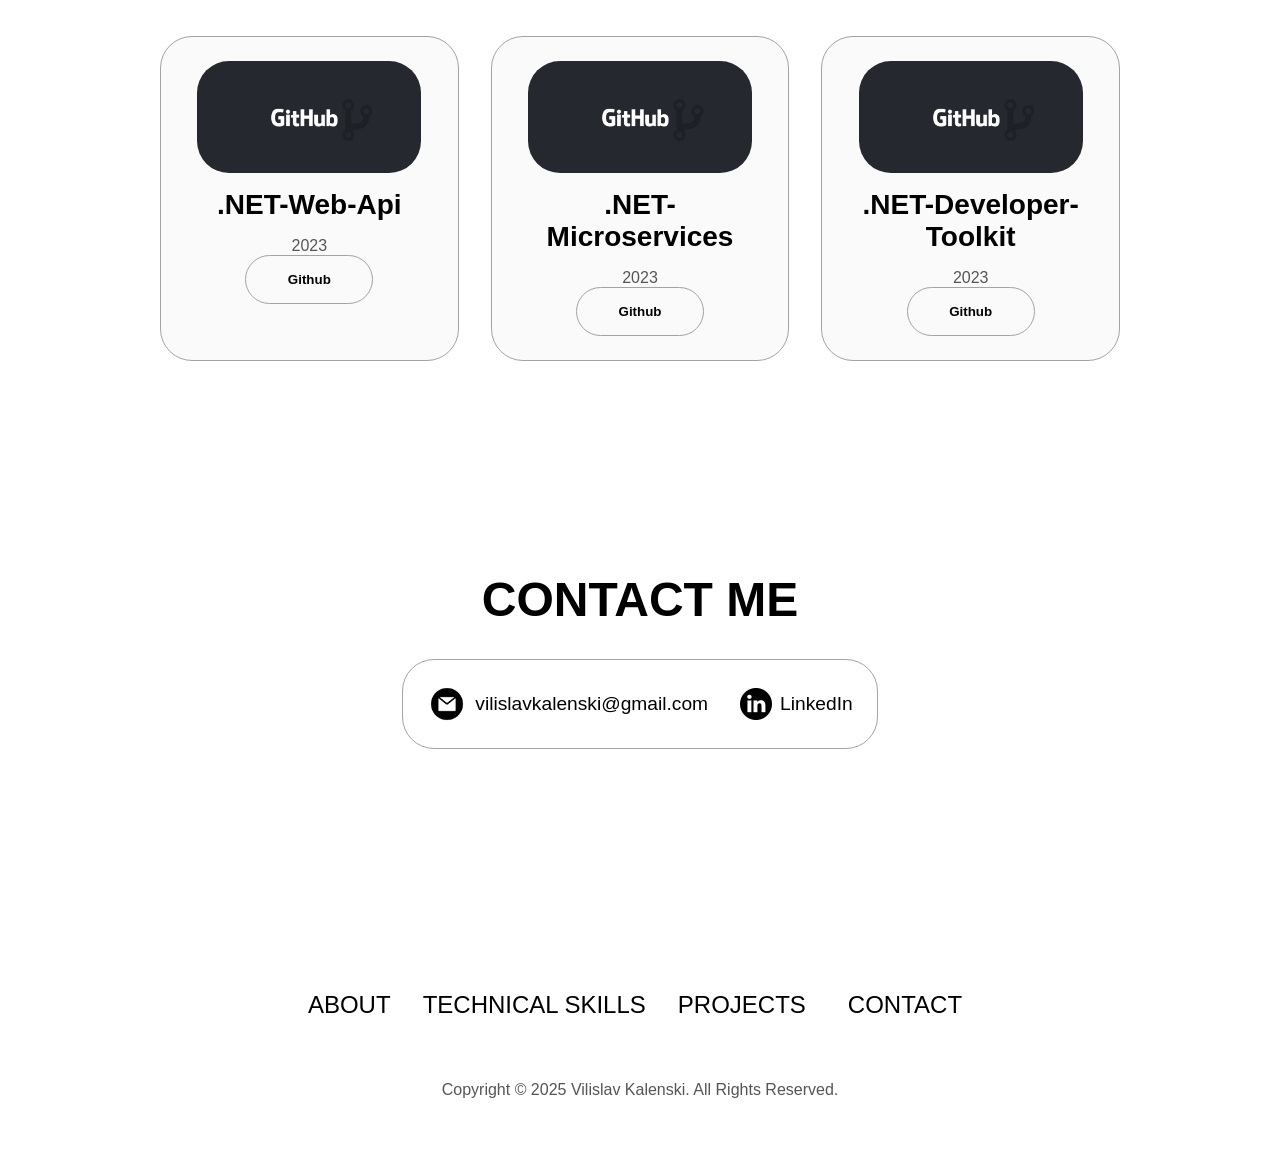
==== commit 343fbaa3: "Change name" ====
--- a/index.html
+++ b/index.html
@@ -3,11 +3,12 @@
   <head>
     <meta charset="UTF-8" />
     <meta http-equiv="X-UA-Compatible" content="IE=edge" />
-    <meta http-equiv="Content-Security-Policy" content="default-src 'self' https://github.io">
+    <meta http-equiv="Content-Security-Policy" content="default-src 'self'; style-src 'self' https://fonts.googleapis.com; font-src 'self' https://fonts.gstatic.com;" />
     <meta name="viewport" content="width=device-width, initial-scale=1.0" />
     <title>My Portfolio</title>
     <link rel="stylesheet" href="style.css" />
     <link rel="stylesheet" href="mediaqueries.css" />
+    <script nonce="random123" src="script.js"></script>
   </head>
   <body>
     <nav id="desktop-nav">
@@ -61,14 +62,11 @@
       <div class="section__text">
         <p class="section__text__p1">Hello, I'm</p>
         <h1 class="title">VILISLAV KALENSKI</h1>
-        <p class="section__text__p2">Software Developer</p>
+        <p class="section__text__p2">DEVOPS ENGINEER</p>
         <div class="btn-container">
-          <button
-            class="btn btn-color-2"
-            onclick="window.open('./assets/resume-example.pdf')"
-          >
+          <a href="./assets/CV.pdf" target="_blank" class="btn btn-color-2" download>
             Download CV
-          </button>
+          </a>
         </div>
         <div id="socials-container">
           <img
@@ -454,6 +452,5 @@
       </nav>
       <p>Copyright &#169; 2025 Vilislav Kalenski. All Rights Reserved.</p>
     </footer>
-    <script src="script.js"></script>
   </body>
 </html>
